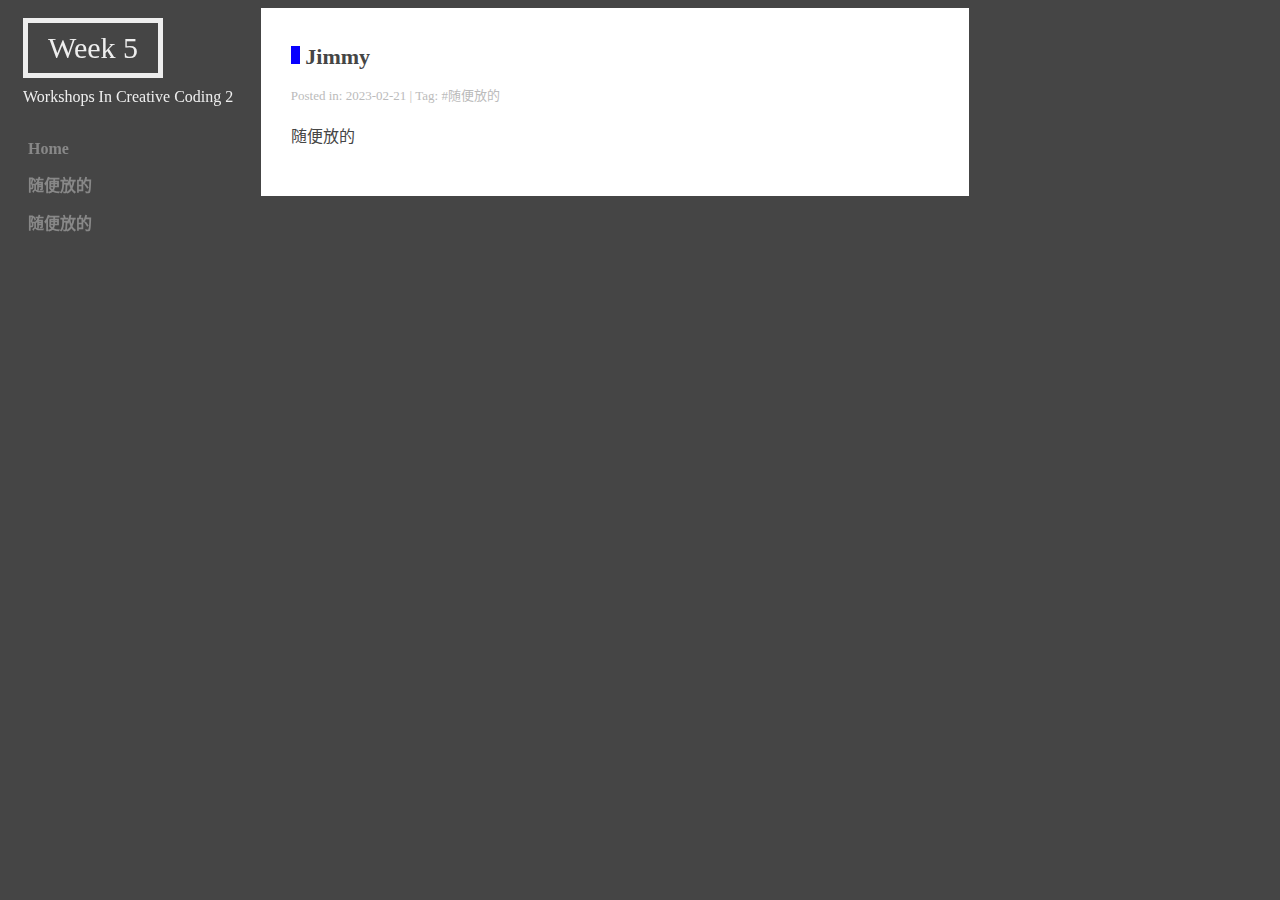
==== index.html @ 734ee7d7 "html setting" ====
<!DOCTYPE html>
<html lang="zh-CN">

<head>
    <meta charset="UTF-8">
    <meta name="viewport"
        content="width=device-width, user-scalable=no, initial-scale=1.0, maximum-scale=1.0, minimum-scale=1.0">
    <meta http-equiv="X-UA-Compatible" content="ie=edge">
    <link rel="stylesheet" href="./css/style.css">
    <title>Pull & Push_WCC2</title>
</head>

<body>
    <div class="side-bar">
        <div class="header">
            <a href="./index.html" class="logo">Week 5</a>
            <div class="intro">Workshops In Creative Coding 2</div>
        </div>
        <div class="nav">
            <a href="./index.html" class="item">Home</a>
            <a href="#" class="item">随便放的</a>
            <a href="#" class="item">随便放的</a>
        </div>
    </div>
    <div class="main">
        <div class="article-list">
            <div class="item">
                <div class="title">
                    <jimmy> Jimmy </jimmy>
                </div>
                <div class="status">Posted in: 2023-02-21 | Tag: #随便放的</div>

                <div class="content"> <!--vscode shift + alt + F 自动排版-->
                    <p>随便放的
                    </p>
                </div>
            </div>
</body>

</html>
---- css/style.css ----
body{
  background-color: #454545;
  line-height: 1.7;
}

a{
  text-decoration: none;
}
a,body{
  color: #eee;
}
.side-bar{
  float: left;
  width: 20%;
  position: fixed;
}
.side-bar .nav a,
.side-bar .tag-list a{
  display: block;
  padding: 5px;
  color: #888;
  transition: color 200ms;
}
.side-bar .nav a{
  font-weight: 700;
}

.side-bar .nav a:hover,
.side-bar .tag-list a:hover{
  color: #eee;
}

.side-bar>*{
  padding: 10px 15px;
}

.main{
  float: right;
  width: 80%;
  color: #454545;
}

.header .logo{
  border: 5px solid #eee;
  padding: 10px 20px;
  font-size: 30px;
  display: inline-block;
  margin-bottom: 5px;
  line-height: 1;
}

.article-list,
.article{
  margin-right: 30%;
  background-color: white;
  padding: 20px 30px;
}

.article-list .item{
  margin-bottom: 25px;
}
.article-list .item .title,
.article{
  color: #454545;
  font-size: 22px;
  font-weight: 700;
}

.title{
  color: #454545;
  font-size: 22px;
  font-weight: 700;
}

peiru::before{
  content: "";
  display: inline-block;
  width: 9px;
  height: 18px;
  vertical-align:baseline;
  background: rgb(255, 0, 98);
}

Jimmy::before{
  content: "";
  display: inline-block;
  width: 9px;
  height: 18px;
  vertical-align:baseline;
  background: rgb(8, 0, 255);
}

.article-list .item .status,
.article .status{
  font-size: 13px;
  color: #bbb;
}

.article-list .item > *,
.article .item> *{
  margin: 10px 0;
}

.article .content{
  text-indent: 2em;
}

.edge {
  border: 0;
  padding-top: 1px;
  background: #d0d0d5;
}
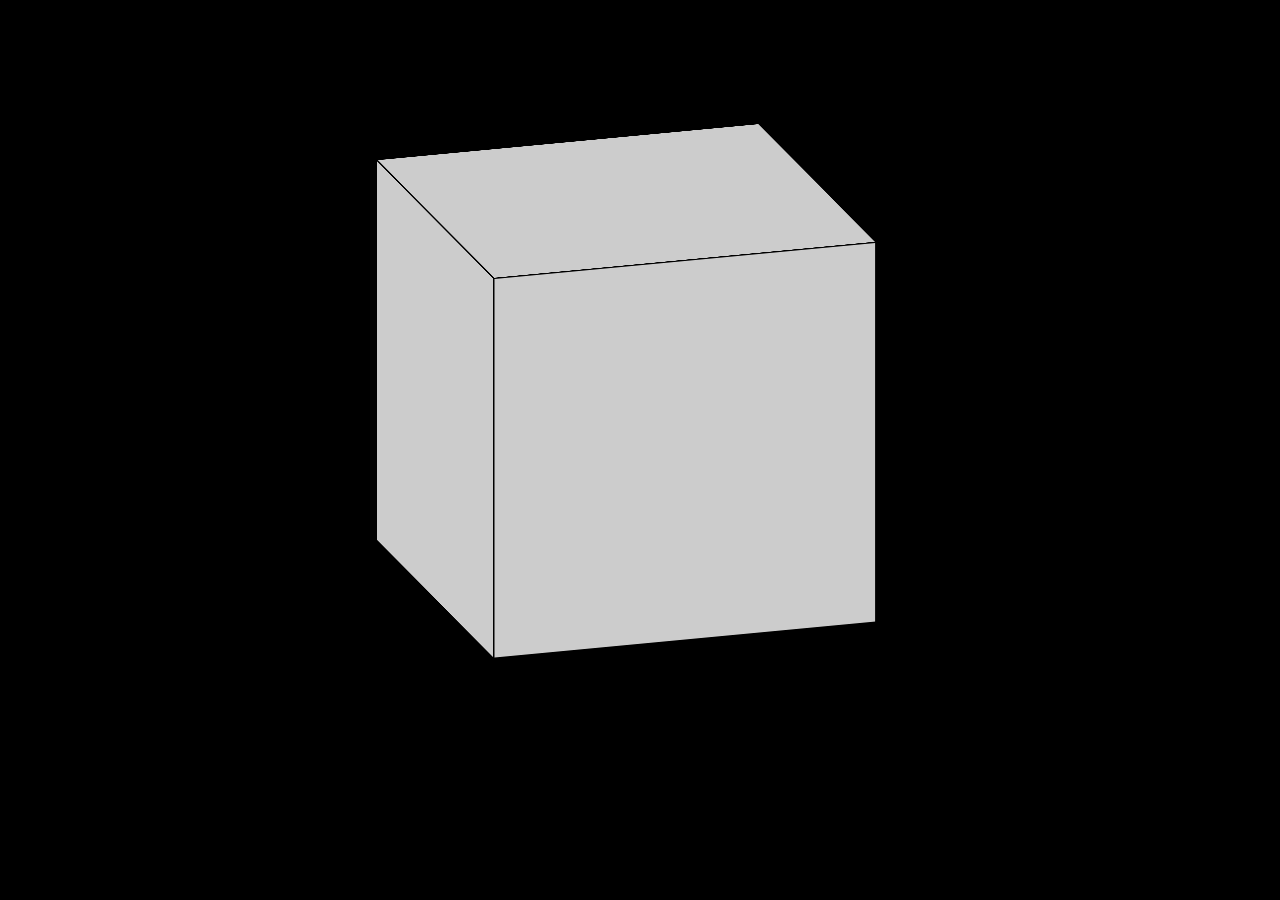
==== commit f5109ed5: "3d effect test" ====
--- a/index.html
+++ b/index.html
@@ -1,40 +1,20 @@
 <!DOCTYPE html>
-<html lang="zh-CN">
-
+<html lang="en">
 <head>
-    <meta charset="UTF-8">
-    <meta name="viewport"
-        content="width=device-width, user-scalable=no, initial-scale=1.0, maximum-scale=1.0, minimum-scale=1.0">
-    <meta http-equiv="X-UA-Compatible" content="ie=edge">
-    <link rel="stylesheet" href="./css/style.css">
-    <title>Pull & Push_WCC2</title>
+  <meta charset="UTF-8">
+  <title>HTML、CSS打造酷炫3D视频</title>
+  <link rel="stylesheet" href="./css/style.css">
 </head>
-
 <body>
-    <div class="side-bar">
-        <div class="header">
-            <a href="./index.html" class="logo">Week 5</a>
-            <div class="intro">Workshops In Creative Coding 2</div>
-        </div>
-        <div class="nav">
-            <a href="./index.html" class="item">Home</a>
-            <a href="#" class="item">随便放的</a>
-            <a href="#" class="item">随便放的</a>
-        </div>
+  <div class="container">
+    <video src="./resource/scene.mp4" autoplay="" muted="" loop=""></video>
+    <div class="box">
+      <div>
+        <span><video src="./resource/scene.mp4" autoplay="" muted="" loop=""></video></span>
+        <span><video src="./resource/scene.mp4" autoplay="" muted="" loop=""></video></span>
+        <span><video src="./resource/scene.mp4" autoplay="" muted="" loop=""></video></span>
+      </div>
     </div>
-    <div class="main">
-        <div class="article-list">
-            <div class="item">
-                <div class="title">
-                    <jimmy> Jimmy </jimmy>
-                </div>
-                <div class="status">Posted in: 2023-02-21 | Tag: #随便放的</div>
-
-                <div class="content"> <!--vscode shift + alt + F 自动排版-->
-                    <p>随便放的
-                    </p>
-                </div>
-            </div>
+  </div>
 </body>
-
-</html>
+</html>--- a/css/style.css
+++ b/css/style.css
@@ -1,113 +1,70 @@
-body{
-  background-color: #454545;
-  line-height: 1.7;
+* {
+  margin: 0;
+  padding: 0;
+  box-sizing: border-box;
 }
-
-a{
-  text-decoration: none;
+body {
+  background: #000;
 }
-a,body{
-  color: #eee;
+.container {
+  position: relative;
+  width: 100%;
+  height: 100vh;
 }
-.side-bar{
-  float: left;
-  width: 20%;
-  position: fixed;
+.container .box {
+  position:  absolute;
+  top: calc(50% - 200px);
+  left: calc(50% - 200px);
+  width: 400px;
+  height: 400px;
+  transform-style: preserve-3d; /* 表示所有子元素在3D空间呈现 */
+  transform: rotateX(-18deg) rotateY(17deg) translate3d(12px, -34px, -86px); /* 旋转正方体在空间中的位置及投影，前两个参数控制投影，第三个参数控制空间位置 */
 }
-.side-bar .nav a,
-.side-bar .tag-list a{
+.container .box > div {
+  position: absolute;
+  top: 0;
+  left: 0;
+  width: 100%;
+  height: 100%;
+  transform-style: preserve-3d;
+}
+.container .box > div span{
+  position: absolute;
+  top: 0;
+  left: 0;
   display: block;
-  padding: 5px;
-  color: #888;
-  transition: color 200ms;
+  width: 100%;
+  height: 100%;
+  border: 1px solid rgba(0, 0, 0, 1);
+  background: #ccc;
 }
-.side-bar .nav a{
-  font-weight: 700;
+.container .box > div span video {
+  position: absolute;
+  top: 0;
+  left: 0;
+  width: 100%;
+  height: 100%;
+  object-fit: cover;
+  filter: blur(0);
 }
-
-.side-bar .nav a:hover,
-.side-bar .tag-list a:hover{
-  color: #eee;
+.container video {
+  position: absolute;
+  top: 0;
+  left: 0;
+  width: 100%;
+  height: 100%;
+  object-fit: cover;
+  filter: blur(20px);
 }
-
-.side-bar>*{
-  padding: 10px 15px;
+.container .box > div span:nth-child(1) {
+  transform: rotateX(0deg) translate3d(0, 0, 200px);
 }
-
-.main{
-  float: right;
-  width: 80%;
-  color: #454545;
+.container .box > div span:nth-child(2) {
+  transform: rotateX(-90deg) translate3d(0, 0, -200px);
 }
-
-.header .logo{
-  border: 5px solid #eee;
-  padding: 10px 20px;
-  font-size: 30px;
-  display: inline-block;
-  margin-bottom: 5px;
-  line-height: 1;
+.container .box > div span:nth-child(2) video {
+  transform: rotateX(180deg);
 }
-
-.article-list,
-.article{
-  margin-right: 30%;
-  background-color: white;
-  padding: 20px 30px;
-}
-
-.article-list .item{
-  margin-bottom: 25px;
-}
-.article-list .item .title,
-.article{
-  color: #454545;
-  font-size: 22px;
-  font-weight: 700;
-}
-
-.title{
-  color: #454545;
-  font-size: 22px;
-  font-weight: 700;
-}
-
-peiru::before{
-  content: "";
-  display: inline-block;
-  width: 9px;
-  height: 18px;
-  vertical-align:baseline;
-  background: rgb(255, 0, 98);
-}
-
-Jimmy::before{
-  content: "";
-  display: inline-block;
-  width: 9px;
-  height: 18px;
-  vertical-align:baseline;
-  background: rgb(8, 0, 255);
-}
-
-.article-list .item .status,
-.article .status{
-  font-size: 13px;
-  color: #bbb;
-}
-
-.article-list .item > *,
-.article .item> *{
-  margin: 10px 0;
-}
-
-.article .content{
-  text-indent: 2em;
-}
-
-.edge {
-  border: 0;
-  padding-top: 1px;
-  background: #d0d0d5;
-}
-
+.container .box > div span:nth-child(3) {
+  transform: rotateY(-90deg) translate3d(0, 0, 200px);
+}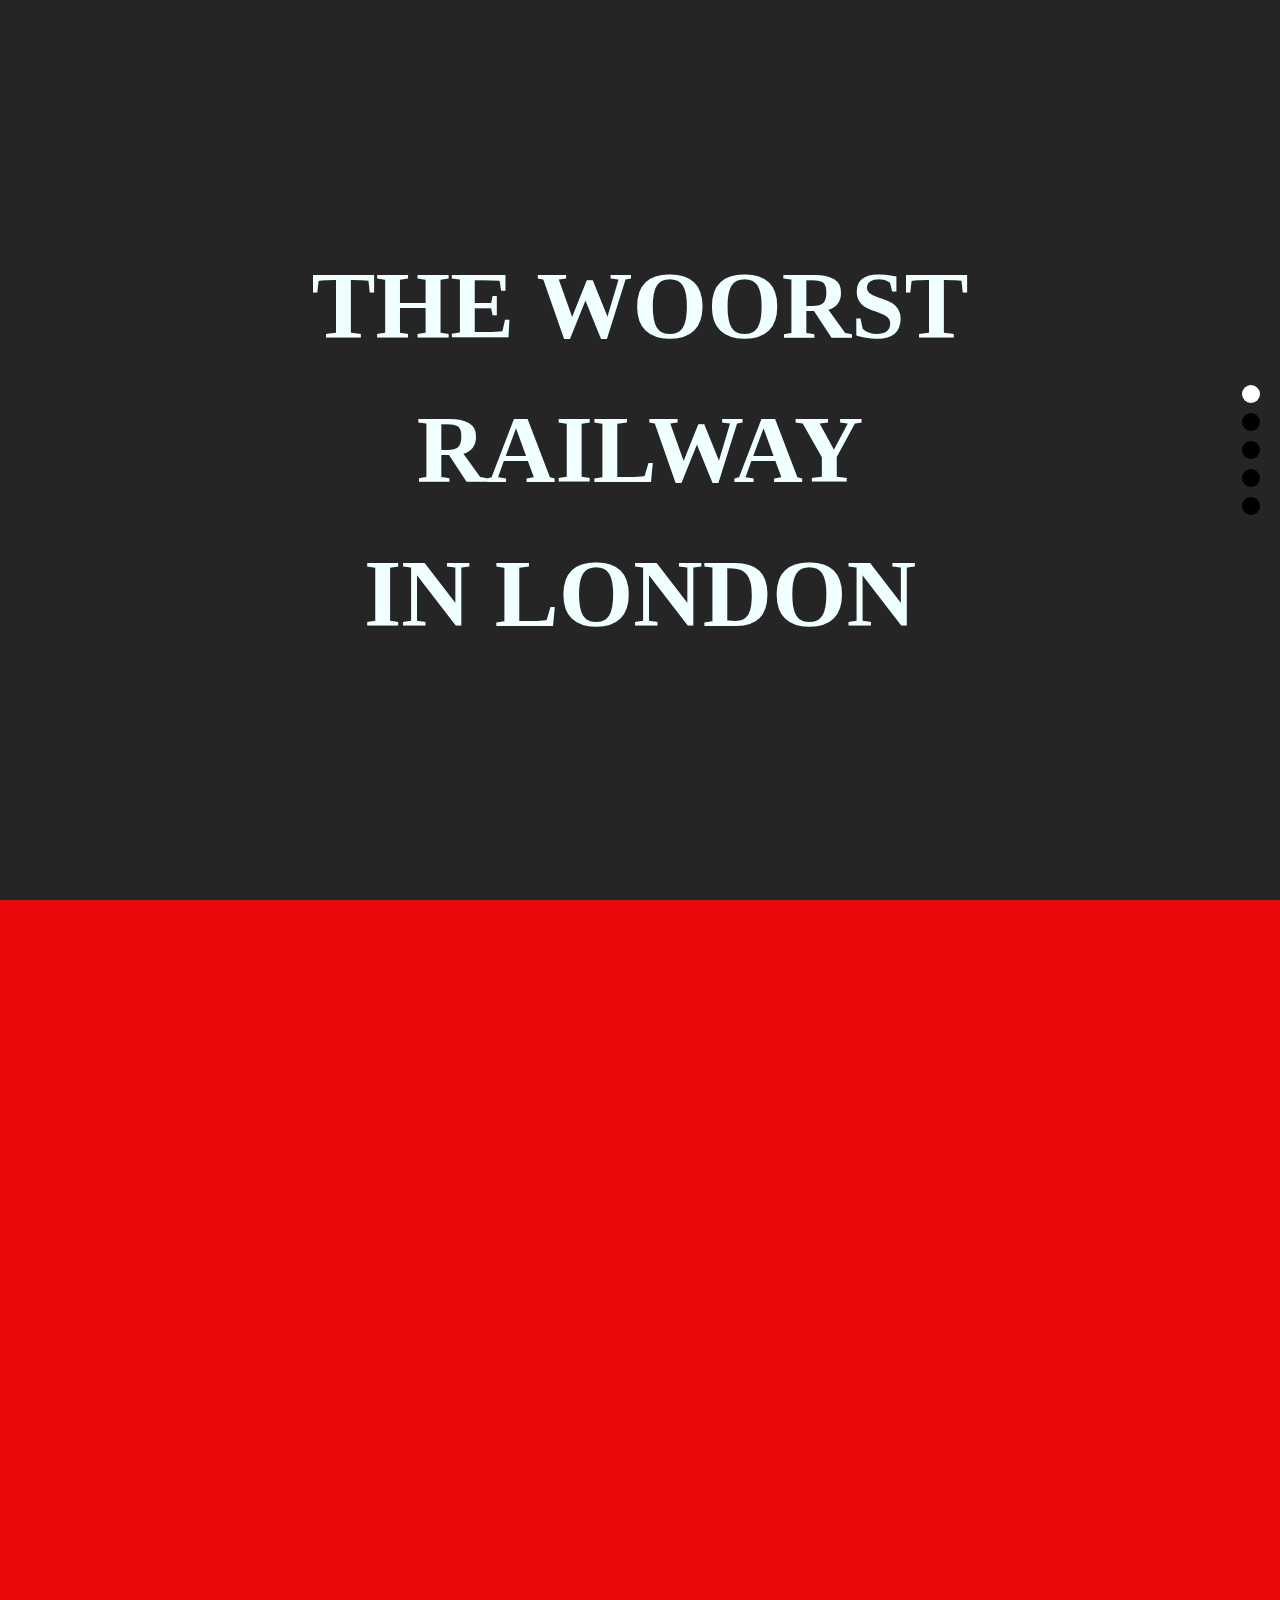
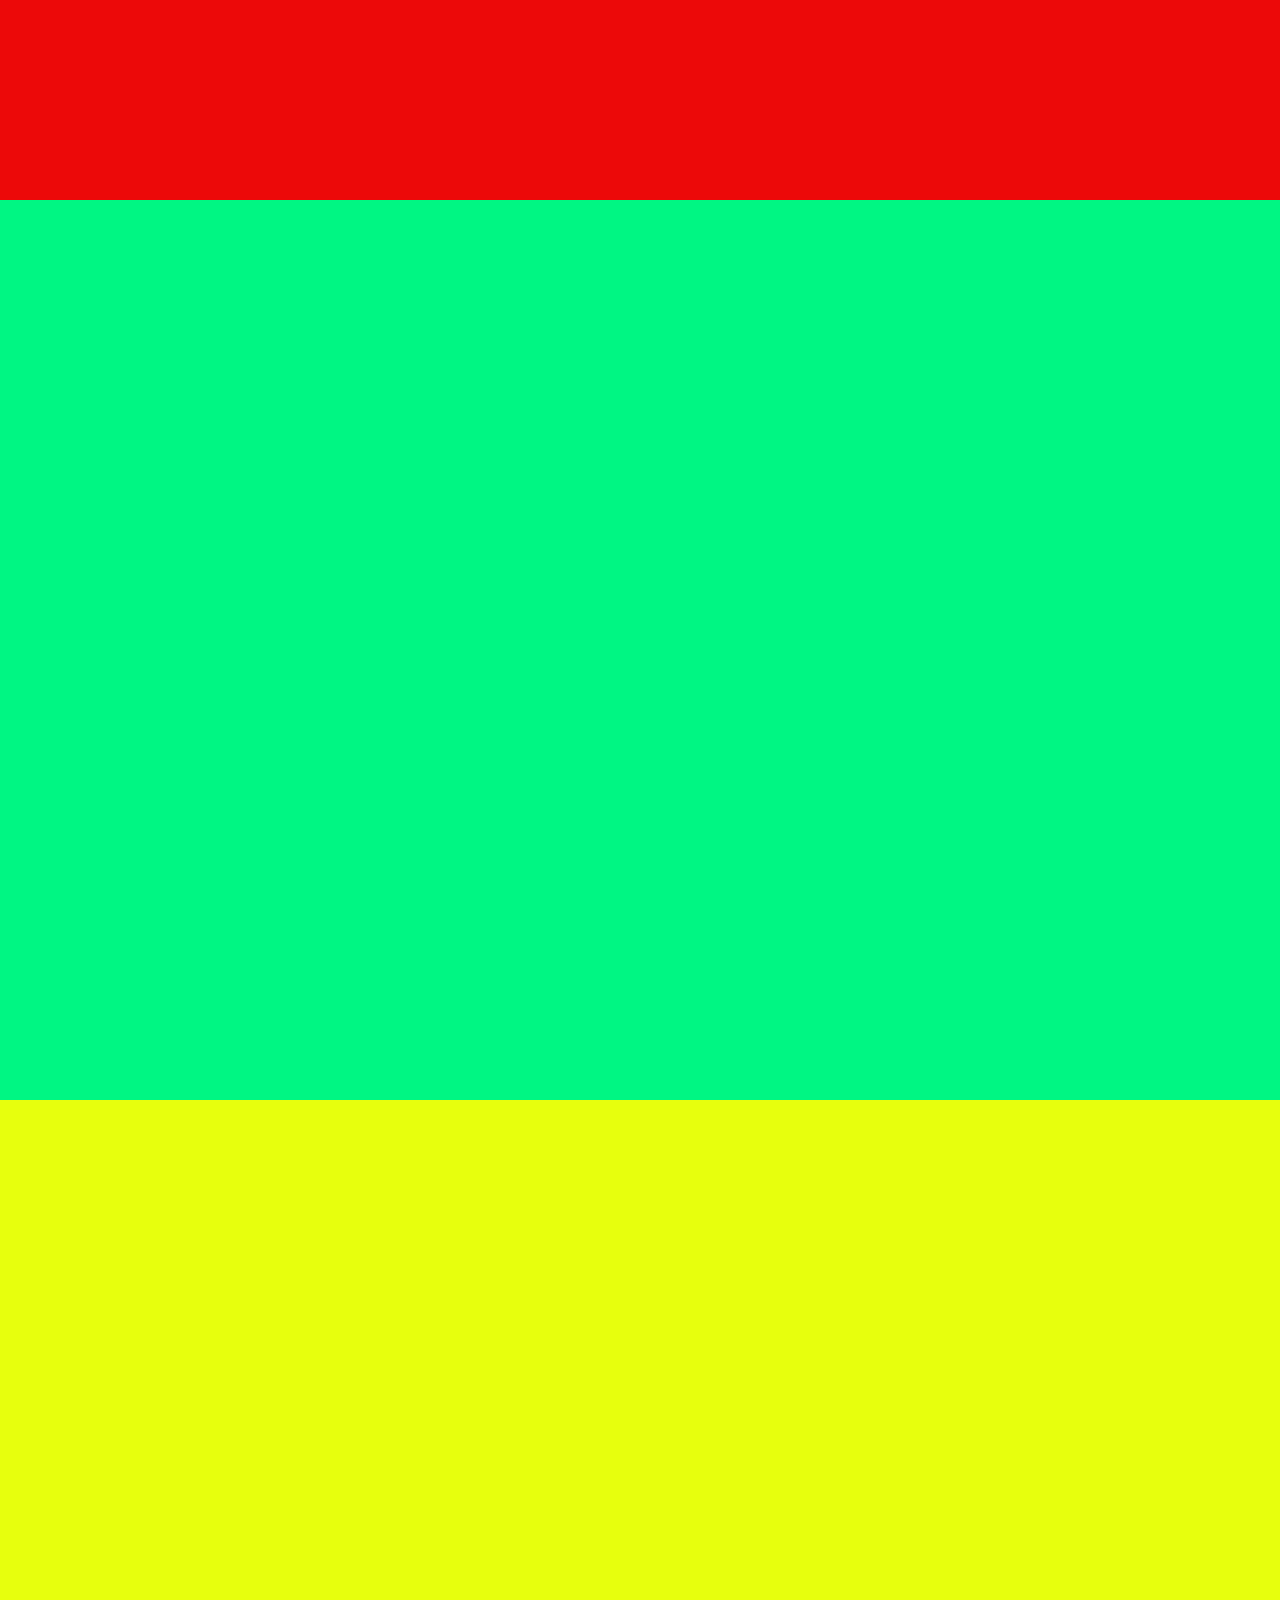
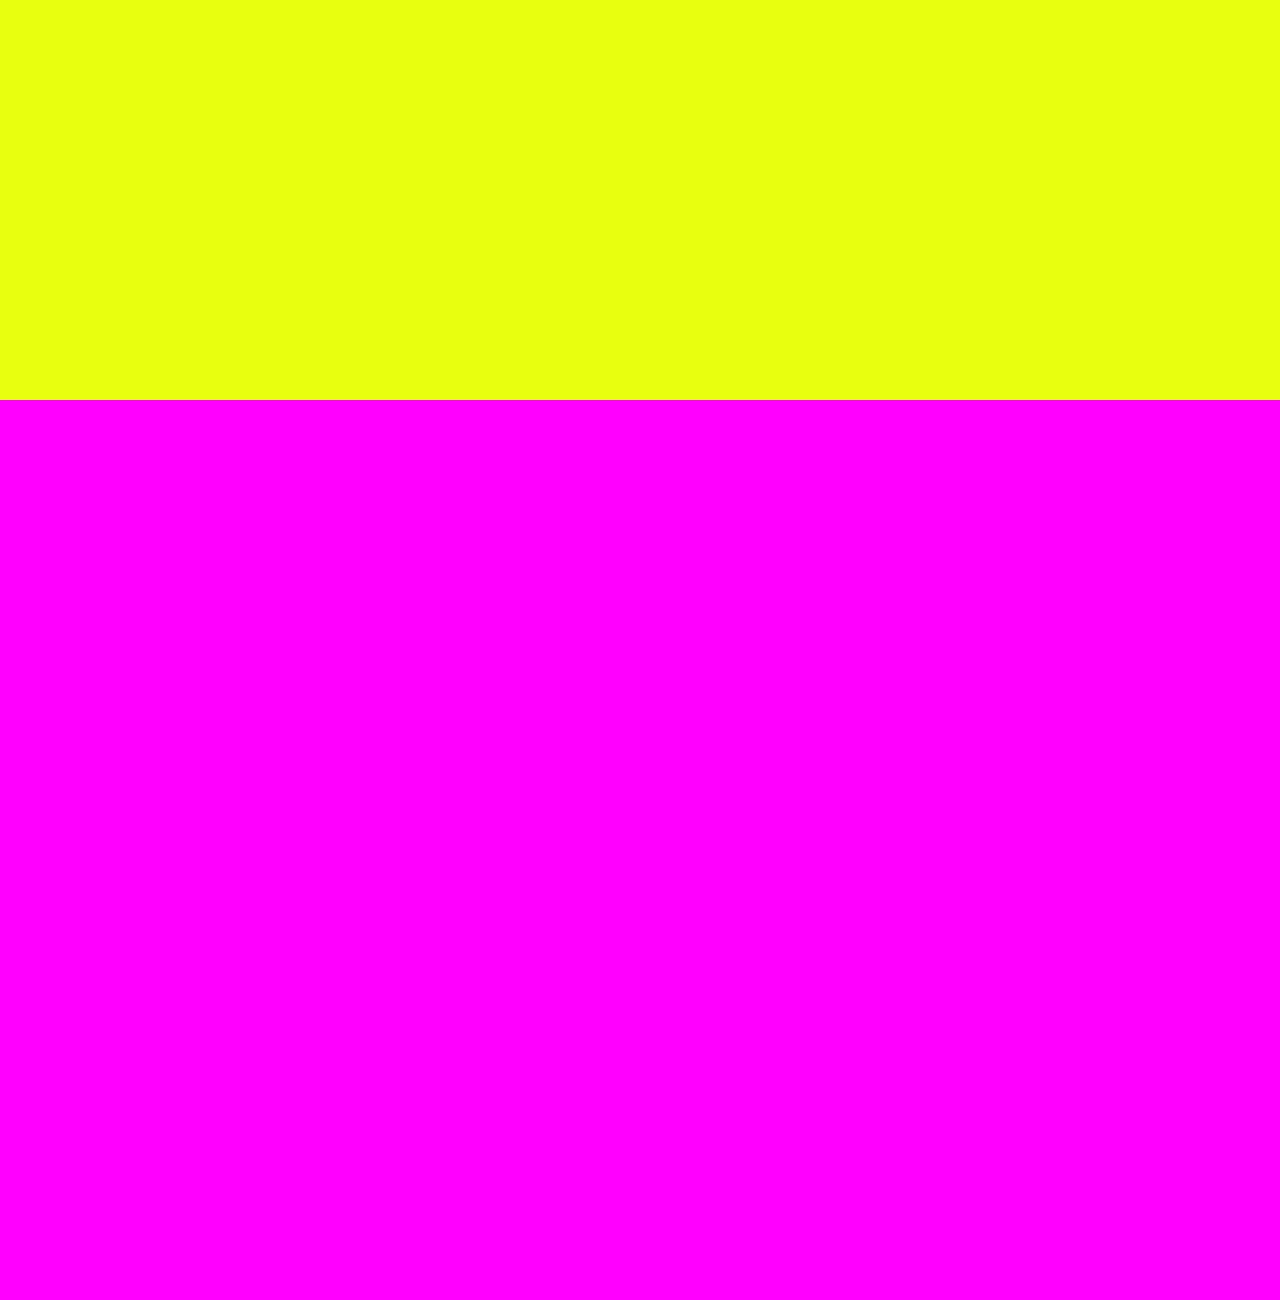
==== commit a849fd74: "deployed" ====
--- a/index.html
+++ b/index.html
@@ -2,19 +2,70 @@
 <html lang="en">
 <head>
   <meta charset="UTF-8">
-  <title>HTML、CSS打造酷炫3D视频</title>
+  <title>wcc2 week5</title>
   <link rel="stylesheet" href="./css/style.css">
 </head>
 <body>
-  <div class="container">
-    <video src="./resource/scene.mp4" autoplay="" muted="" loop=""></video>
-    <div class="box">
-      <div>
-        <span><video src="./resource/scene.mp4" autoplay="" muted="" loop=""></video></span>
-        <span><video src="./resource/scene.mp4" autoplay="" muted="" loop=""></video></span>
-        <span><video src="./resource/scene.mp4" autoplay="" muted="" loop=""></video></span>
-      </div>
+    <div class="container">
+        <div class="section section1">
+            <div class ="main">
+                <h1 align="center">
+                    THE WOORST<br/>
+                    RAILWAY<br/>
+                    IN LONDON<br/>
+                </h1>
+            </div>
+        </div>
+        <div class="section section2"></div>
+        <div class="section section3"></div>
+        <div class="section section4"></div>
+        <div class="section section5"></div>
     </div>
-  </div>
+
+    <ul class="controls">
+        <li class="active"></li>
+        <li></li>
+        <li></li>
+        <li></li>
+        <li></li>
+    </ul>
+    <script>
+        const container = document.querySelector('.container')
+        const lis = document.querySelectorAll('.controls li')
+        const viewHeight = document.body.clientHeight
+        var index = 0
+
+        document.addEventListener('mousewheel',function(e){
+            if(e.wheelDelta === 120){
+                index--
+                if(index<0){
+                    index=0
+                }
+            }
+            if(e.wheelDelta === -120){
+                index++
+                if(index>lis.length-1){
+                    index=lis.length-1
+                }
+            }
+            container.style.top=index*viewHeight+'px'
+            for(var j=0; j<lis.length; j++){
+                lis[j].className = ''
+            }
+            lis[index].className = 'active'
+        })
+
+        for(var i=0; i<lis.length; i++){
+            lis[i].tag = i
+            lis[i].onclick = function(){
+                for(var j=0; j<lis.length; j++){
+                    lis[j].className = ''
+                }
+                lis[this.tag].className = 'active'
+                index = this.tag
+                container.style.top = -this.tag * viewHeight + 'px'
+            }
+        }
+    </script>
 </body>
 </html>--- a/css/style.css
+++ b/css/style.css
@@ -1,70 +1,102 @@
 * {
   margin: 0;
   padding: 0;
-  box-sizing: border-box;
+  line-height: 1;
 }
-body {
-  background: #000;
+
+html,body {
+  width: 100%;
+  height: 100%;
+  overflow: hidden;
 }
+
 .container {
-  position: relative;
   width: 100%;
-  height: 100vh;
-}
-.container .box {
-  position:  absolute;
-  top: calc(50% - 200px);
-  left: calc(50% - 200px);
-  width: 400px;
-  height: 400px;
-  transform-style: preserve-3d; /* 表示所有子元素在3D空间呈现 */
-  transform: rotateX(-18deg) rotateY(17deg) translate3d(12px, -34px, -86px); /* 旋转正方体在空间中的位置及投影，前两个参数控制投影，第三个参数控制空间位置 */
-}
-.container .box > div {
+  height: 500%;
   position: absolute;
   top: 0;
-  left: 0;
+  transition: all 0.3 ease;
+}
+
+.section {
+  width:100%;
+  height:20%;
+  display: flex;
+  justify-content: center;
+  align-items: center;
+}
+
+.section1 {
+  background-color: #262525;
+}
+
+.section2 {
+  background-color: #ec0909;
+}
+
+.section3 {
+  background-color: #00f683;
+}
+
+.section4 {
+  background-color: #e7ff0d;
+}
+
+.section5 {
+  background-color: #ff00ff;
+}
+
+.controls {
+  position: absolute;
+  top: 50%;
+  right: 20px;
+  transform: translateY(-50%);
+  list-style: none;
+}
+
+.controls li{
+  width: 18px;
+  height: 18px;
+  text-align: center;
+  background: #000;
+  color: #fff;
+  border-radius: 50%;
+}
+
+.controls li+li{
+  margin-top: 10px;
+}
+
+.controls li.active{
+  background: #fff;
+  color: red;
+}
+
+.main{
+  height: 100%;
   width: 100%;
+  display: flex;
+  justify-content: center;
+  flex-direction: column;
+  align-items: center;
+}
+
+h1{
+  color:azure;
+  font-size: 6rem;
+  font-family: Stretch Pro;
+  display: flex;
+  align-items: center;
+  justify-content: center;
   height: 100%;
-  transform-style: preserve-3d;
+  line-height:150%;
+
 }
-.container .box > div span{
-  position: absolute;
-  top: 0;
-  left: 0;
-  display: block;
-  width: 100%;
-  height: 100%;
-  border: 1px solid rgba(0, 0, 0, 1);
-  background: #ccc;
-}
-.container .box > div span video {
-  position: absolute;
-  top: 0;
-  left: 0;
-  width: 100%;
-  height: 100%;
-  object-fit: cover;
-  filter: blur(0);
-}
-.container video {
-  position: absolute;
-  top: 0;
-  left: 0;
-  width: 100%;
-  height: 100%;
-  object-fit: cover;
-  filter: blur(20px);
-}
-.container .box > div span:nth-child(1) {
-  transform: rotateX(0deg) translate3d(0, 0, 200px);
-}
-.container .box > div span:nth-child(2) {
-  transform: rotateX(-90deg) translate3d(0, 0, -200px);
-}
-.container .box > div span:nth-child(2) video {
-  transform: rotateX(180deg);
-}
-.container .box > div span:nth-child(3) {
-  transform: rotateY(-90deg) translate3d(0, 0, 200px);
+h5{
+  color:#AAAAAA;
+  font-weight: 400;
+  display: flex;
+  align-items: center;
+  justify-content: center;
+  height:60px;
 }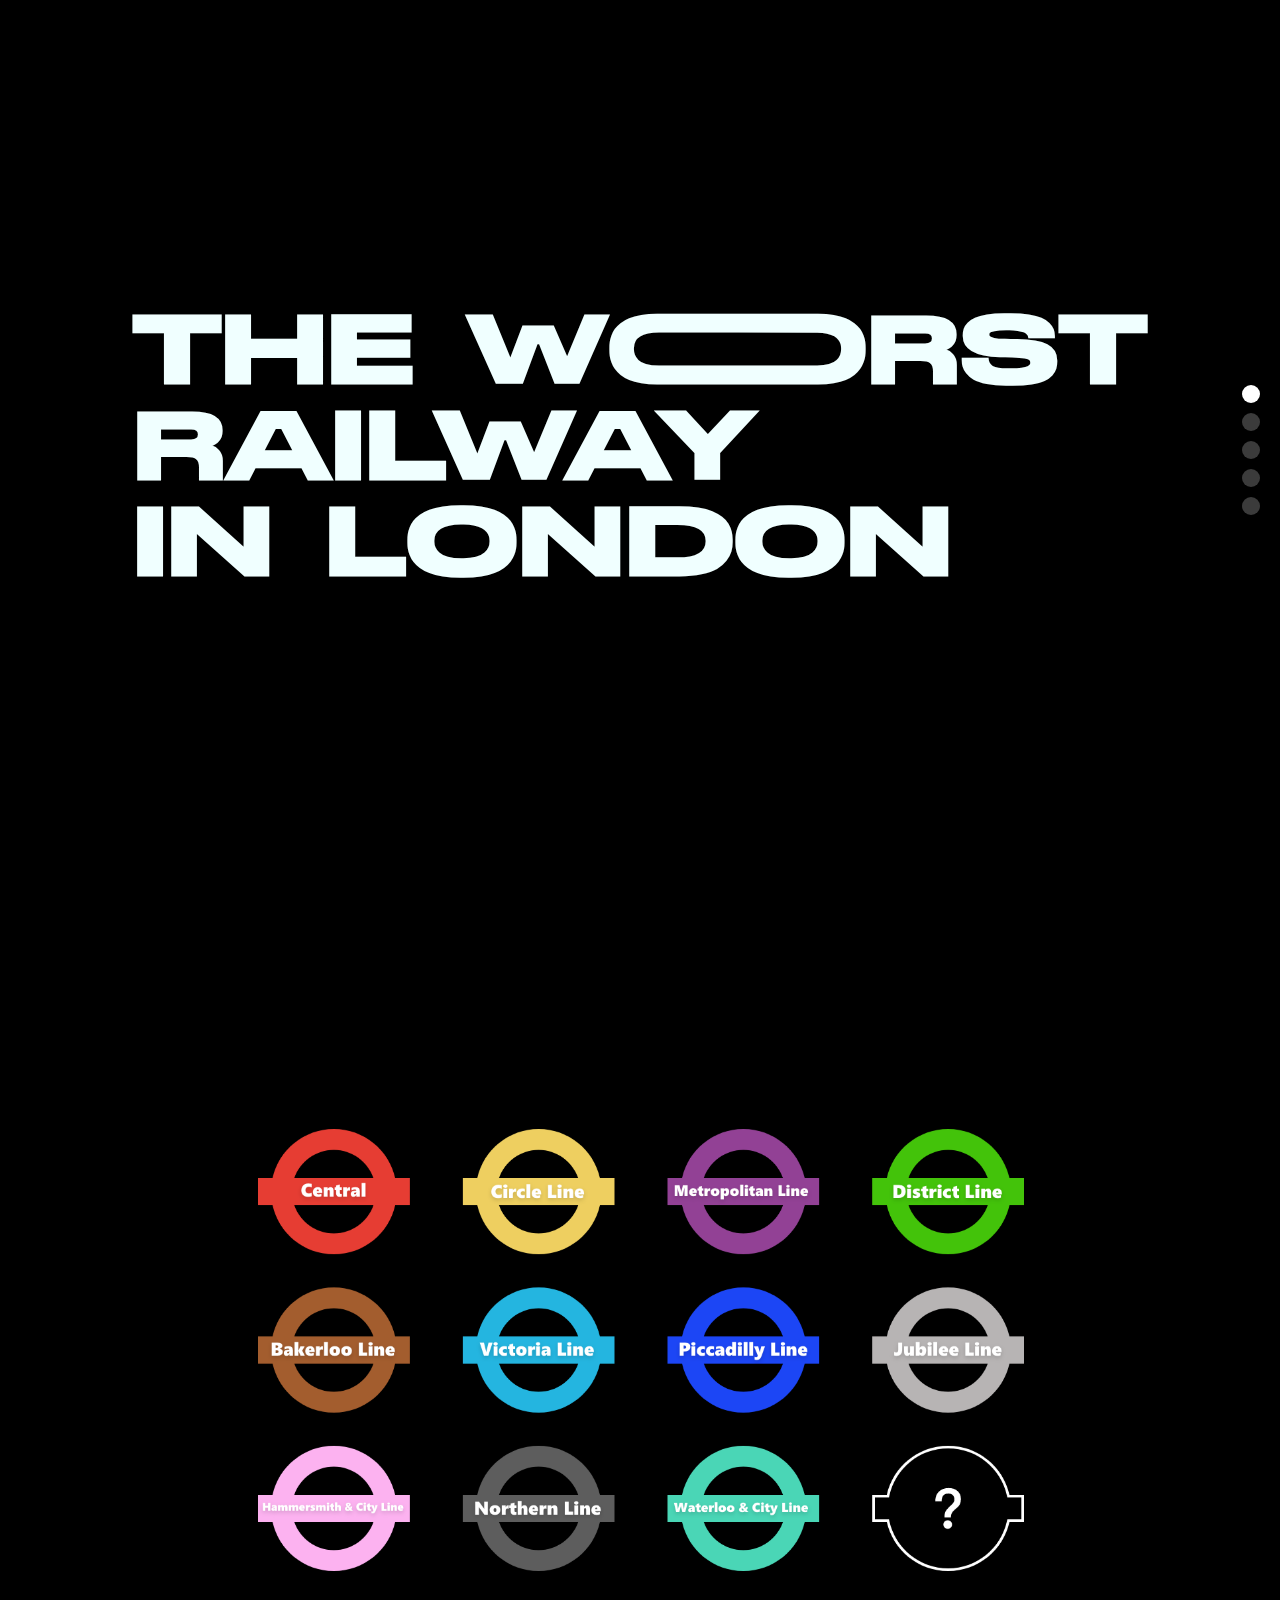
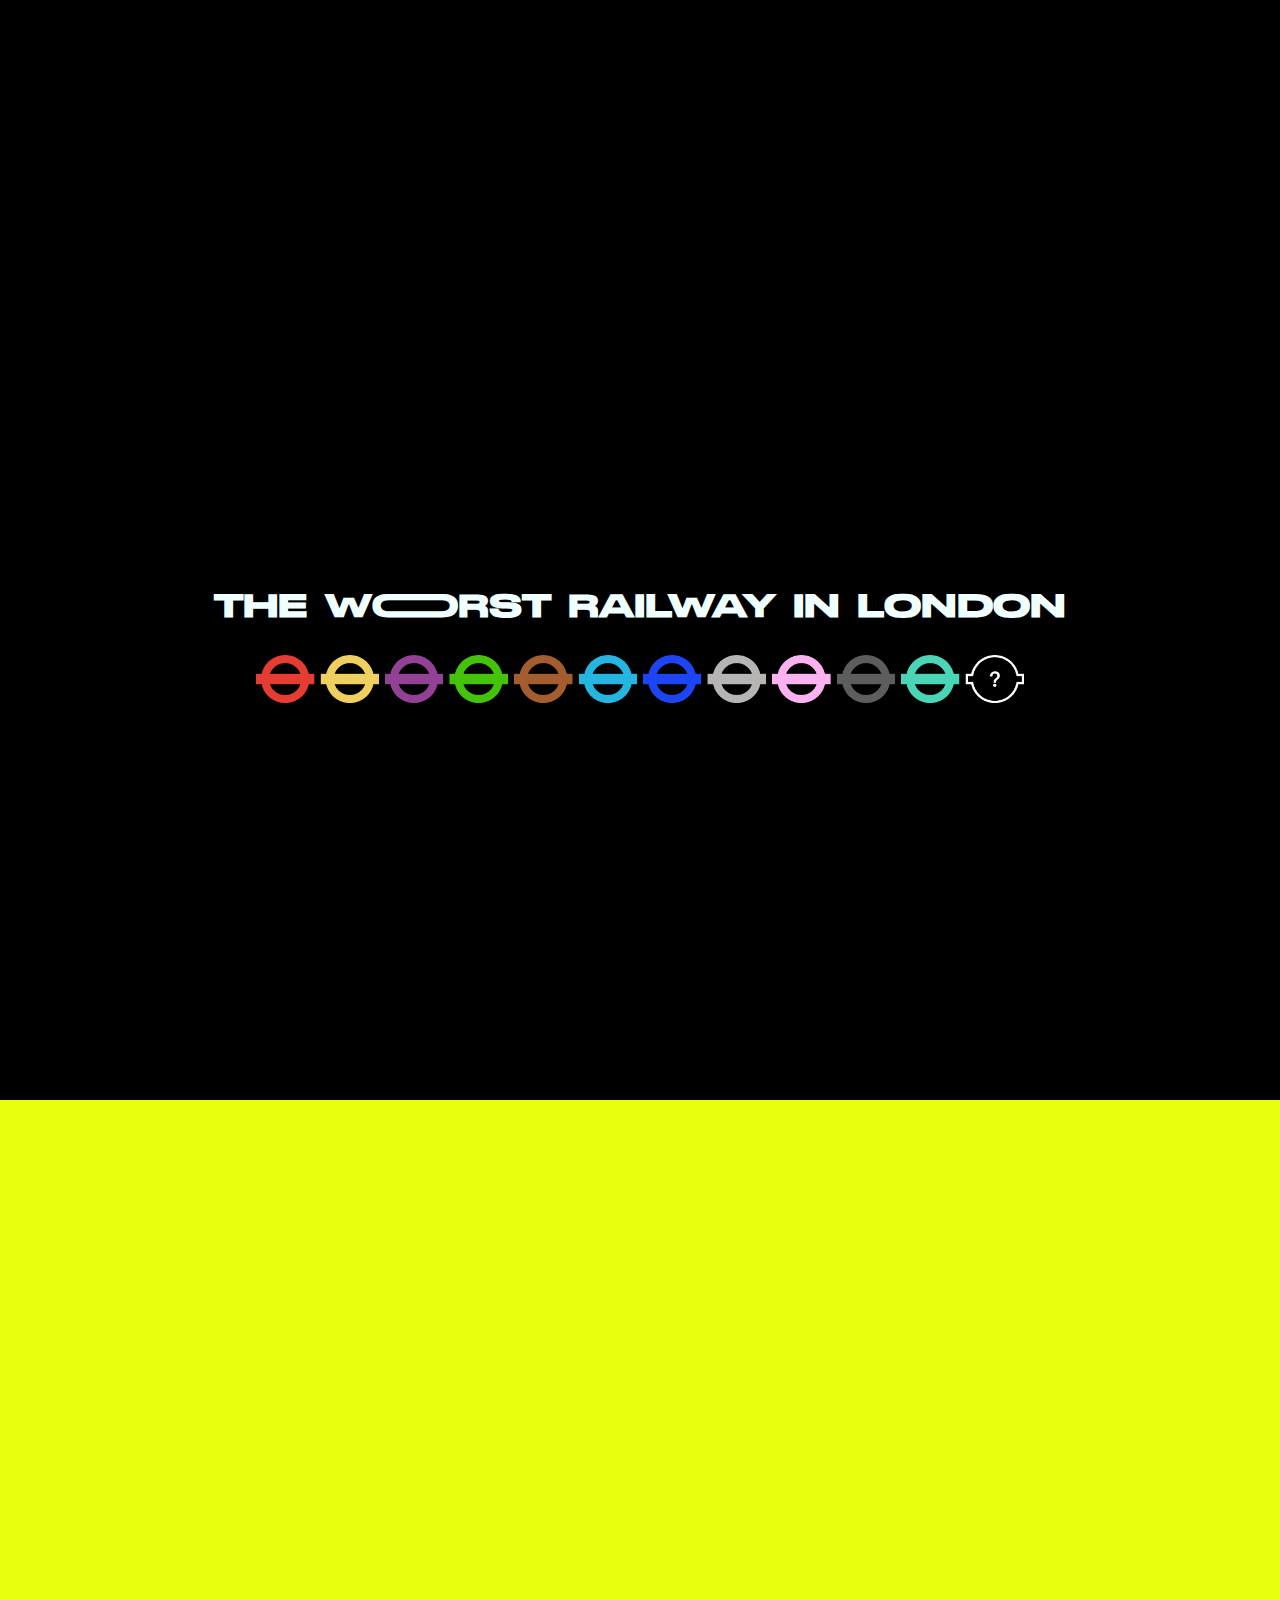
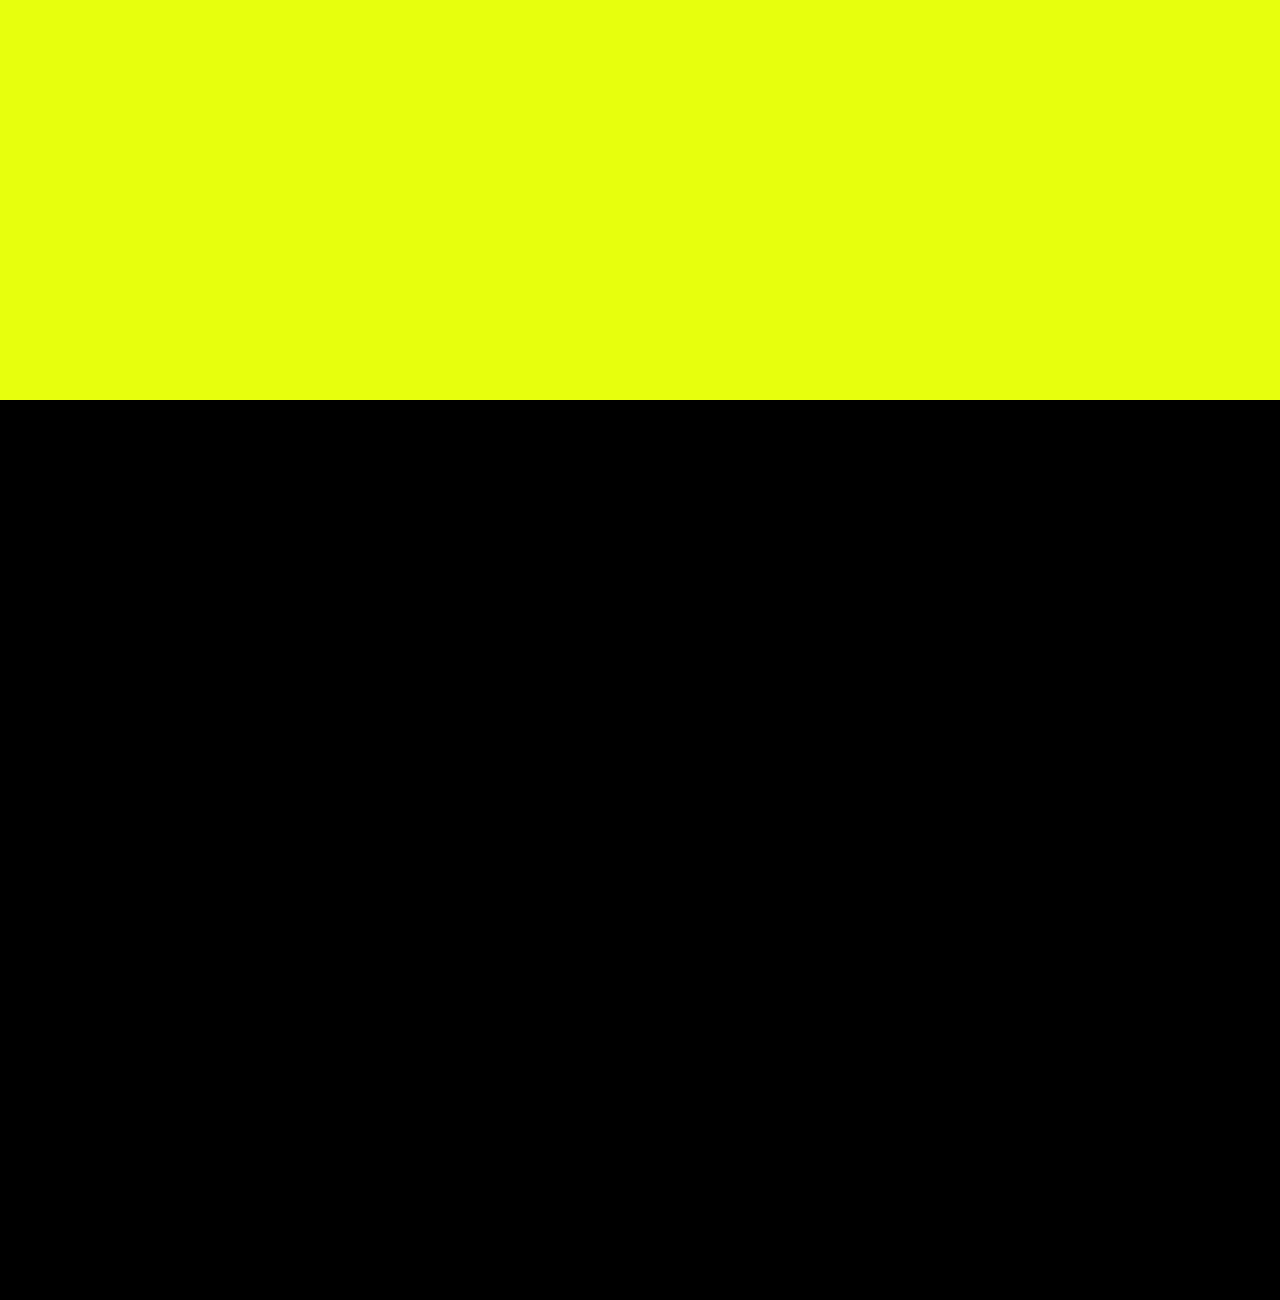
==== commit 4b568572: "updated" ====
--- a/index.html
+++ b/index.html
@@ -8,18 +8,37 @@
 <body>
     <div class="container">
         <div class="section section1">
-            <div class ="main">
-                <h1 align="center">
+            <div class="p1">
+                
+                <h1>
                     THE WOORST<br/>
                     RAILWAY<br/>
                     IN LONDON<br/>
                 </h1>
+
             </div>
         </div>
-        <div class="section section2"></div>
-        <div class="section section3"></div>
+        <div class="section section2">
+            <div class="p2">
+                <img src="./resource/icon/icon.png" width="60%" />
+            </div>
+        </div>
+        <div class="section section3">
+            <div class="p3">
+                <h1 align="center">
+                    THE WOORST RAILWAY IN LONDON<br/><br/>
+                    <img src="./resource/icon/Thumbnails.png" width="60%" />
+                </h1>
+            </div>
+        </div>
         <div class="section section4"></div>
-        <div class="section section5"></div>
+        <div class="section section5">
+            <div class="p5">
+                <video autoplay loop muted="" preload>
+                    <source src="./resource/demo.mp4" type="video/mp4">
+                </video>
+            </div>
+        </div>
     </div>
 
     <ul class="controls">
@@ -48,7 +67,7 @@
                     index=lis.length-1
                 }
             }
-            container.style.top=index*viewHeight+'px'
+            container.style.top=-index*viewHeight+'px'
             for(var j=0; j<lis.length; j++){
                 lis[j].className = ''
             }
--- a/css/style.css
+++ b/css/style.css
@@ -9,6 +9,12 @@
   height: 100%;
   overflow: hidden;
 }
+
+@font-face
+{
+    font-family: 'Stretch Pro';
+    src: url('../resource/StretchPro.otf');
+} 
 
 .container {
   width: 100%;
@@ -27,15 +33,15 @@
 }
 
 .section1 {
-  background-color: #262525;
+  background-color: #000000;
 }
 
 .section2 {
-  background-color: #ec0909;
+  background-color: #000000;
 }
 
 .section3 {
-  background-color: #00f683;
+  background-color: #000000;
 }
 
 .section4 {
@@ -43,7 +49,7 @@
 }
 
 .section5 {
-  background-color: #ff00ff;
+  background-color: #000000;
 }
 
 .controls {
@@ -58,7 +64,7 @@
   width: 18px;
   height: 18px;
   text-align: center;
-  background: #000;
+  background: rgb(59, 59, 59);
   color: #fff;
   border-radius: 50%;
 }
@@ -81,22 +87,62 @@
   align-items: center;
 }
 
-h1{
+.p1 {
   color:azure;
-  font-size: 6rem;
+  font-size: 3rem;
   font-family: Stretch Pro;
   display: flex;
   align-items: center;
   justify-content: center;
+  width: 100%;
   height: 100%;
   line-height:150%;
+}
 
-}
-h5{
-  color:#AAAAAA;
-  font-weight: 400;
+.p2 {
   display: flex;
   align-items: center;
   justify-content: center;
-  height:60px;
-}+  width: 100%;
+  height: 100%;
+}
+
+.p3 {
+  color:azure;
+  font-size: 1rem;
+  font-family: Stretch Pro;
+  display: flex;
+  align-items: center;
+  justify-content: center;
+  width: 100%;
+  height: 100%;
+  line-height:150%;
+}
+
+.p4 {
+  display: flex;
+  align-items: center;
+  justify-content: center;
+  width: 100%;
+  height: 100%;
+}
+
+.p5 {
+  display: flex;
+  align-items: center;
+  justify-content: center;
+  width: 100%;
+  height: 100%;
+}
+
+video{
+width: 100%;
+height: 100%;
+background-size: cover;
+}
+
+h5{
+  color:#772c2c;
+  font-weight: 400;
+  vertical-align: text-top;
+}
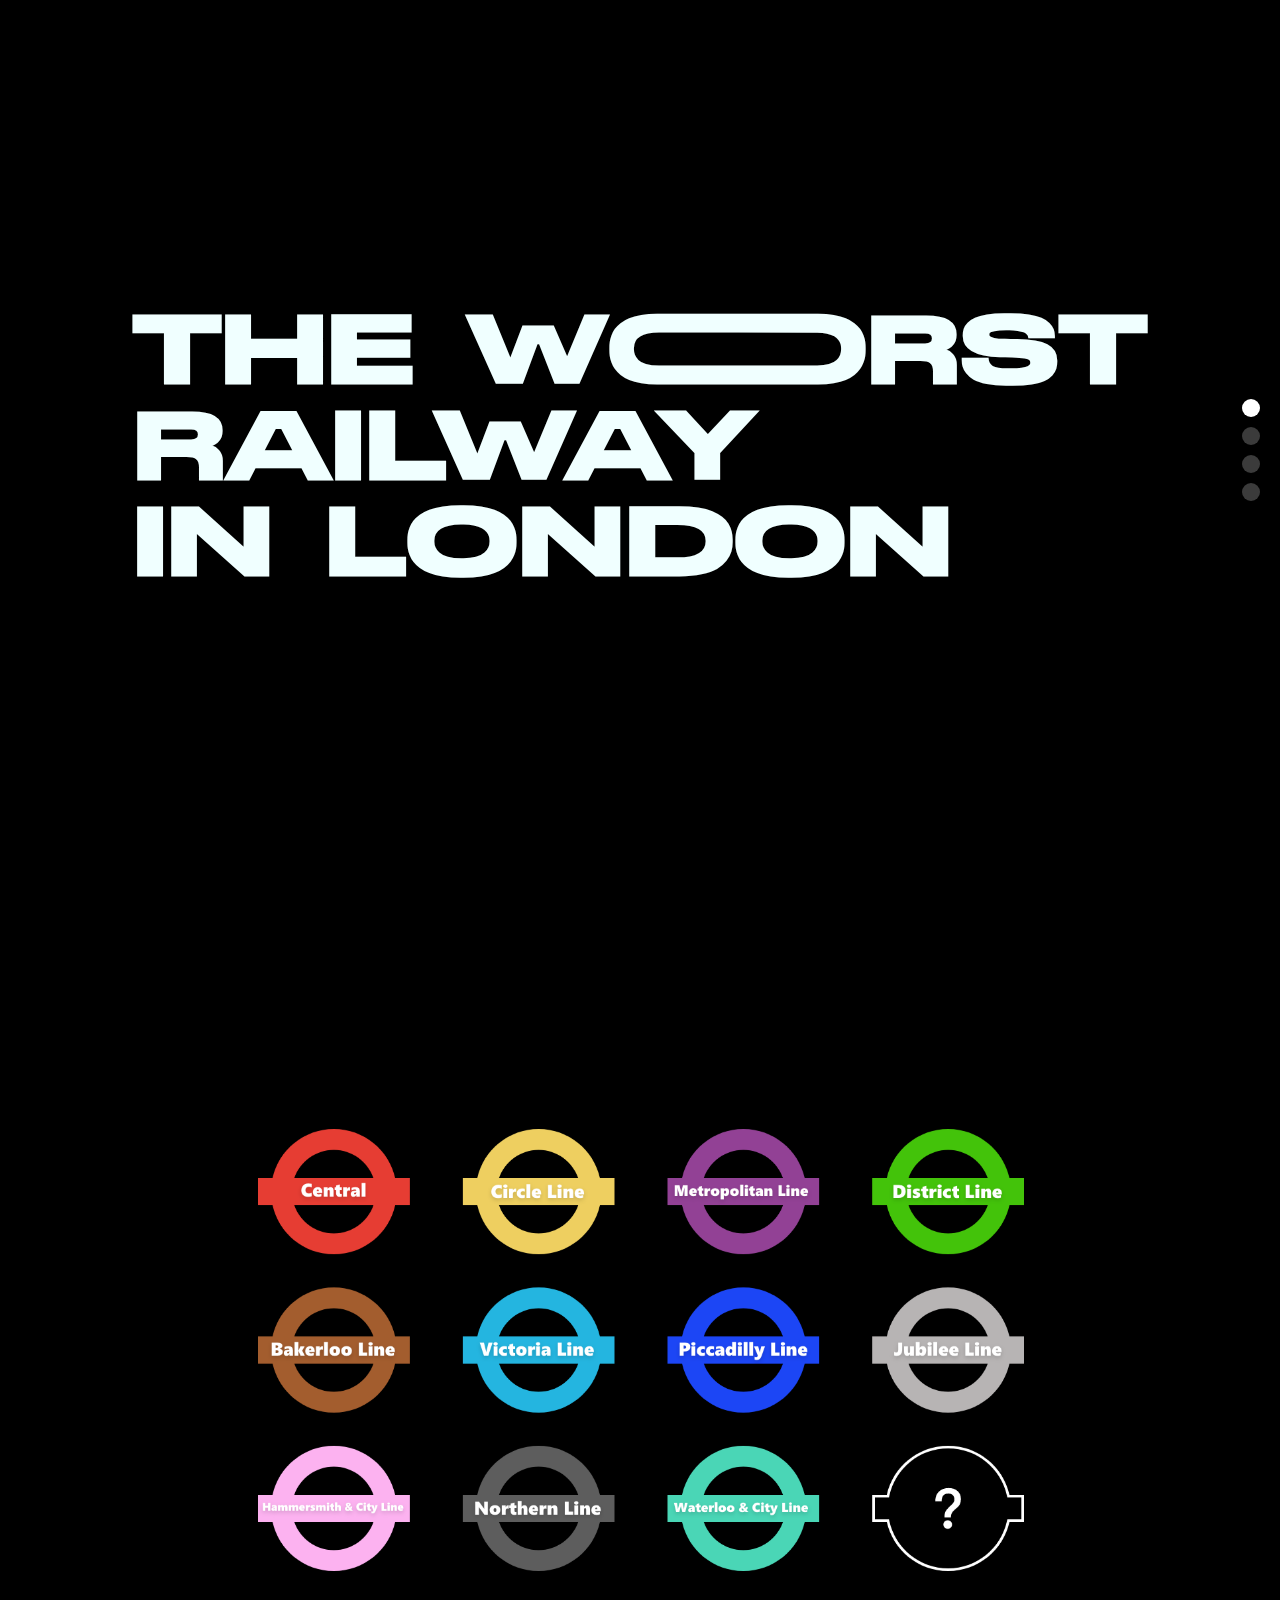
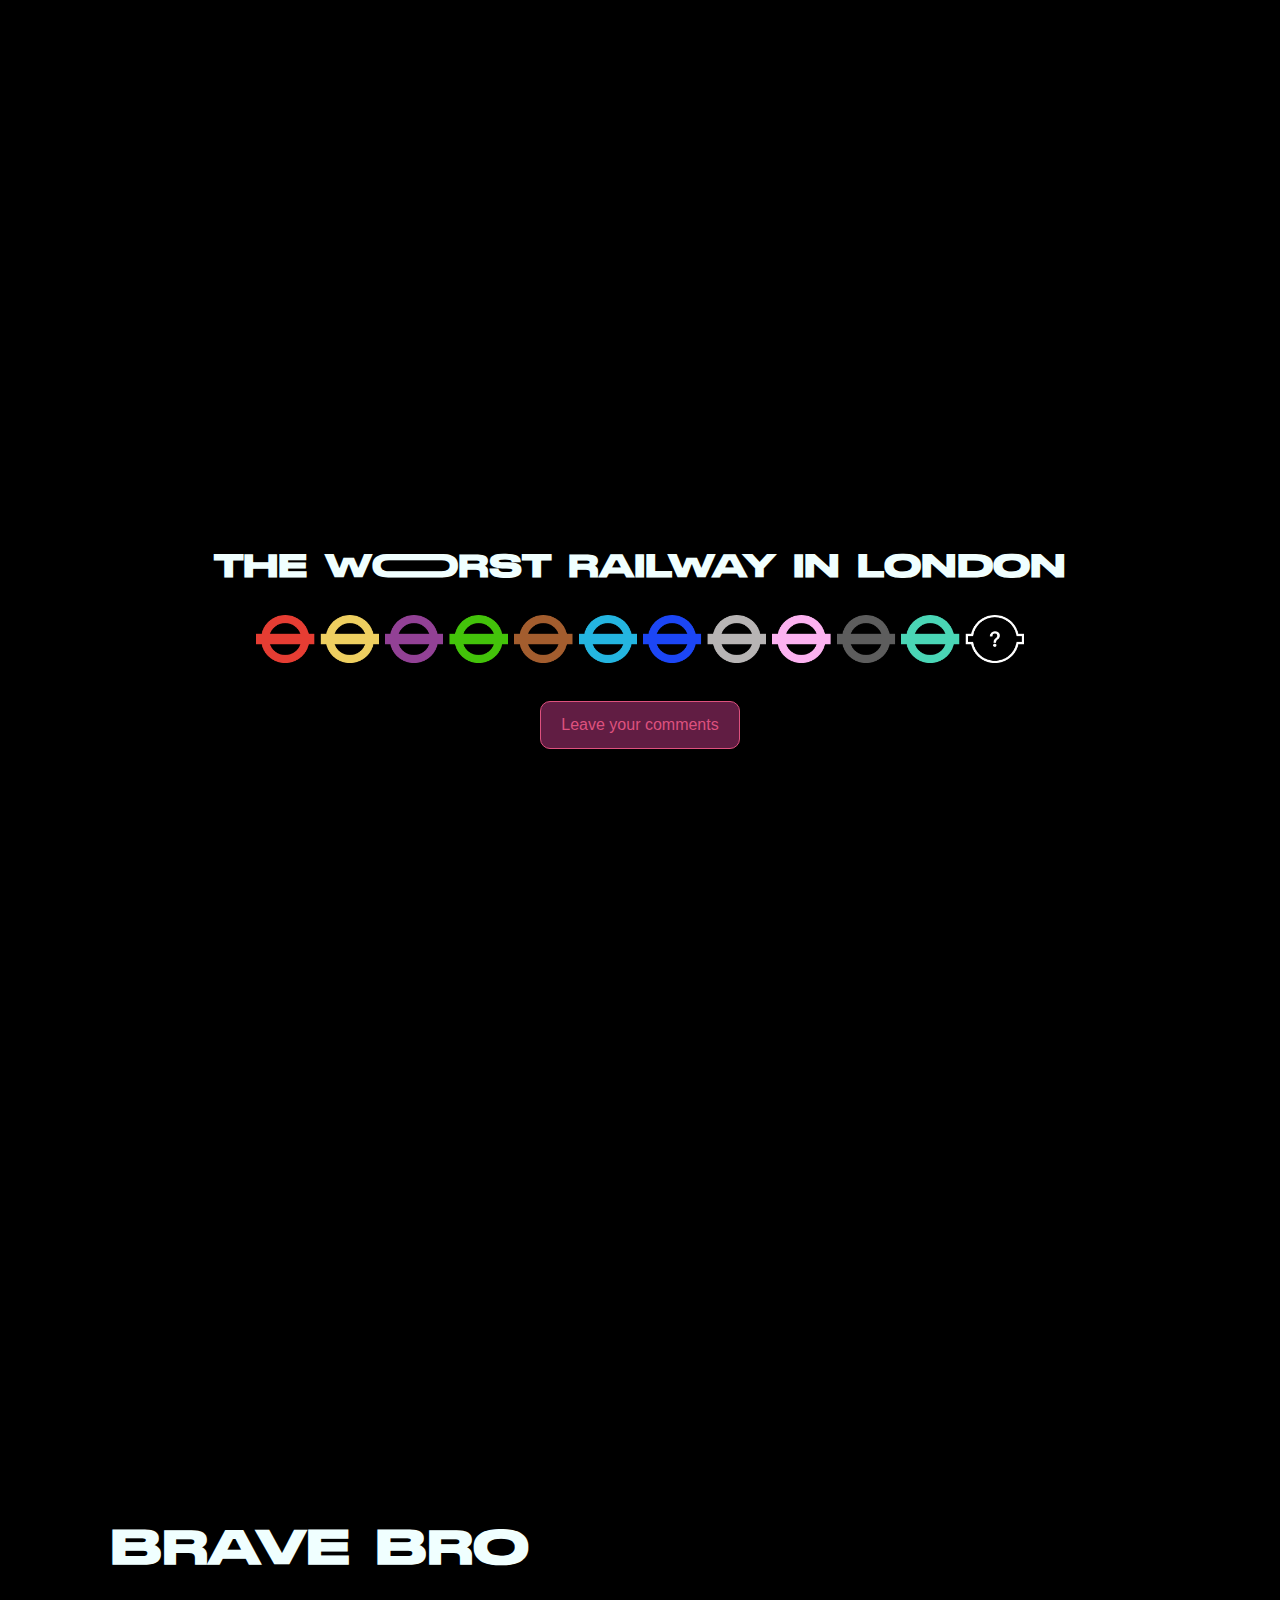
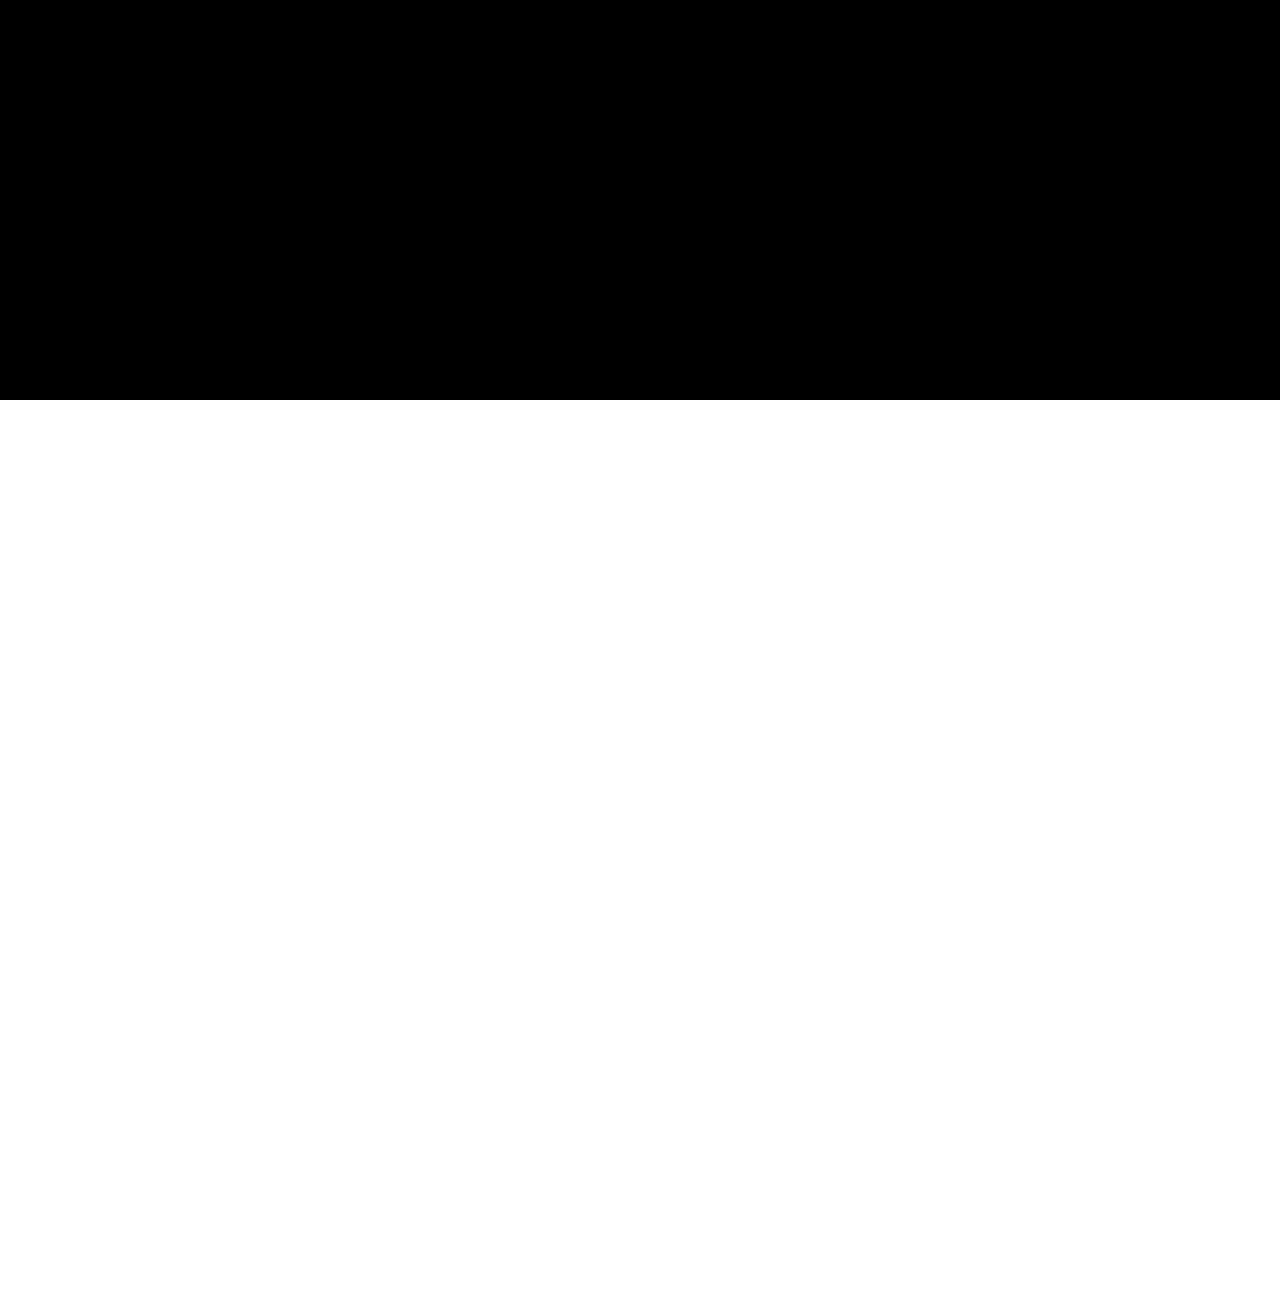
==== commit 23adcbf8: "updated" ====
--- a/index.html
+++ b/index.html
@@ -2,7 +2,7 @@
 <html lang="en">
 <head>
   <meta charset="UTF-8">
-  <title>wcc2 week5</title>
+  <title>wcc2 week5 group</title>
   <link rel="stylesheet" href="./css/style.css">
 </head>
 <body>
@@ -15,7 +15,6 @@
                     RAILWAY<br/>
                     IN LONDON<br/>
                 </h1>
-
             </div>
         </div>
         <div class="section section2">
@@ -27,13 +26,14 @@
             <div class="p3">
                 <h1 align="center">
                     THE WOORST RAILWAY IN LONDON<br/><br/>
-                    <img src="./resource/icon/Thumbnails.png" width="60%" />
+                    <img src="./resource/icon/Thumbnails.png" width="60%" /><br/><br/>
+                    <button class="button"><a href="./comment/index.html">Leave your comments</a></button>
                 </h1>
             </div>
         </div>
-        <div class="section section4"></div>
-        <div class="section section5">
-            <div class="p5">
+        <div class="section section4">
+            <h1 class="p4" align="center">BRAVE BRO</h1>
+            <div class="p4">
                 <video autoplay loop muted="" preload>
                     <source src="./resource/demo.mp4" type="video/mp4">
                 </video>
@@ -43,7 +43,6 @@
 
     <ul class="controls">
         <li class="active"></li>
-        <li></li>
         <li></li>
         <li></li>
         <li></li>
--- a/css/style.css
+++ b/css/style.css
@@ -45,7 +45,7 @@
 }
 
 .section4 {
-  background-color: #e7ff0d;
+  background-color: #000000;
 }
 
 .section5 {
@@ -120,19 +120,15 @@
 }
 
 .p4 {
-  display: flex;
-  align-items: center;
-  justify-content: center;
-  width: 100%;
-  height: 100%;
-}
-
-.p5 {
-  display: flex;
-  align-items: center;
-  justify-content: center;
-  width: 100%;
-  height: 100%;
+  color:azure;
+  font-size: 3rem;
+  font-family: Stretch Pro;
+  display: flex;
+  align-items: center;
+  justify-content: center;
+  width: 100%;
+  height: 100%;
+  line-height:150%;
 }
 
 video{
@@ -146,3 +142,104 @@
   font-weight: 400;
   vertical-align: text-top;
 }
+
+a{
+  color: #de517e;
+  text-decoration: none;
+}
+
+#sketch-container{
+  width: 100%;
+  height: 100%;
+}
+
+#gui-container{
+  position: fixed;
+  bottom: 0;
+  left: 10px;
+  z-index: 100;
+  width: 220px;
+  padding: 10px;
+  border-radius: 10px;
+  margin: 10px 0;
+  box-sizing: border-box;
+  background-color: rgb(255,255,255,0.7);
+}
+#exit{
+  position: fixed;
+  bottom: 0;
+  left: 240px;
+  z-index: 100;
+  width: 220px;
+  height: 66px;
+  padding: 10px;
+  border-radius: 10px;
+  margin: 10px 0;
+  box-sizing: border-box;
+  background-color: rgb(255,255,255,0.7);
+}
+
+/*styled button */
+.button{
+  background-color: #611d43;
+  border: solid 1px #de517e;
+  border-radius: 10px;
+  color: rgb(225, 111, 141);
+  padding: 15px 20px;
+  text-align: center;
+  text-decoration: none;
+  display: inline-block;
+  font-size: 16px;
+  min-width: 200px;
+  cursor: pointer;
+}
+.button:hover{
+  background-color:rgb(90, 28, 58);
+  color: #fa6fa9;
+}
+
+/*styled slider */
+/* https://www.w3schools.com/howto/howto_js_rangeslider.asp */
+.slider {
+  -webkit-appearance: none;
+  width: 100%;
+  height: 15px;
+  border-radius: 5px;  
+  background: #d3d3d3;
+  outline: none;
+  margin:30px 0;
+}
+
+.slider::-webkit-slider-thumb {
+  -webkit-appearance: none;
+  appearance: none;
+  width: 25px;
+  height: 25px;
+  border-radius: 50%; 
+  background: #371bd3;
+  cursor: pointer;
+}
+
+.slider::-moz-range-thumb {
+  width: 25px;
+  height: 25px;
+  border-radius: 50%;
+  background: #371bd3;
+  cursor: pointer;
+}
+
+/* Media Queries for responsive design */
+
+/* Custom to match our canvas size */
+@media screen and (max-width: 500px) {
+  #gui-container{
+    left:0;
+    margin:0;
+    border-radius: 10px 10px 0  0;
+    width:100%;
+  }
+  .button{
+    margin: 0 auto;
+    display: block;
+  }
+}